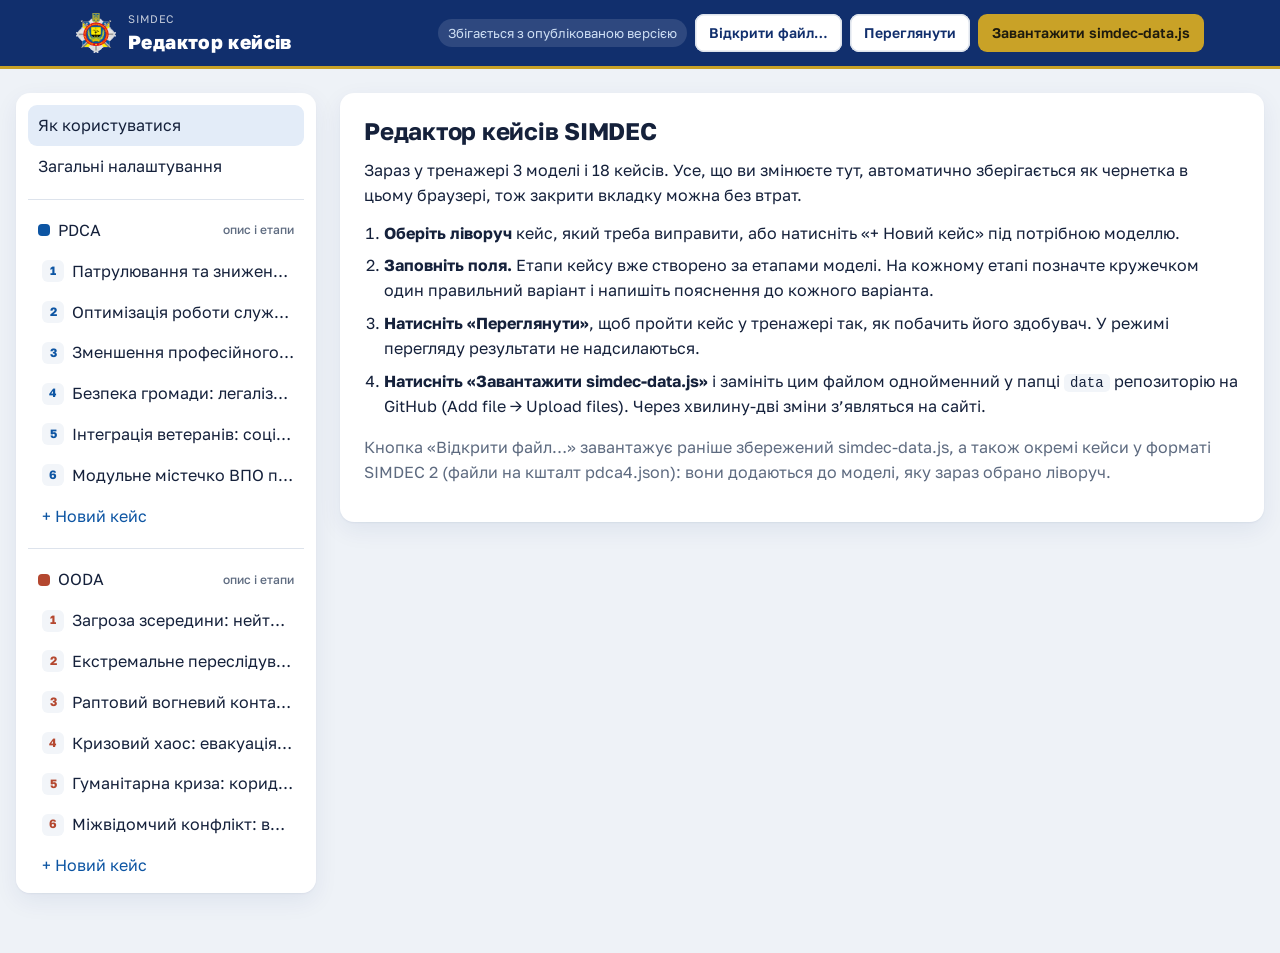
==== editor.html @ c2df9349 "SIMDEC 3: тренажер без збірки, редактор кейсів, єдиний файл даних Co-Authored-By: Claude Opus 5.5 <n" ====
<!doctype html>
<html lang="uk">
<head>
  <meta charset="utf-8">
  <meta name="viewport" content="width=device-width, initial-scale=1">
  <title>SIMDEC · Редактор кейсів</title>
  <meta name="robots" content="noindex">
  <link rel="icon" href="favicon.ico">
  <link rel="preconnect" href="https://fonts.googleapis.com">
  <link rel="preconnect" href="https://fonts.gstatic.com" crossorigin>
  <link href="https://fonts.googleapis.com/css2?family=Golos+Text:wght@400;500;600;700;800&display=swap" rel="stylesheet">
  <link rel="stylesheet" href="assets/css/simdec.css">
  <link rel="stylesheet" href="assets/css/editor.css">
</head>
<body class="editor">
  <header class="topbar">
    <a class="brand" href="index.html">
      <img src="assets/img/logo.png" alt="" width="40" height="40">
      <span class="brand-text">
        <span class="brand-uni">SIMDEC</span>
        <span class="brand-name">Редактор кейсів</span>
      </span>
    </a>
    <div class="ed-actions">
      <span class="ed-status" id="status"></span>
      <button class="btn btn-ghost btn-sm" type="button" id="btnImport">Відкрити файл…</button>
      <button class="btn btn-ghost btn-sm" type="button" id="btnPreview">Переглянути</button>
      <button class="btn btn-gold btn-sm" type="button" id="btnExport">Завантажити simdec-data.js</button>
      <input type="file" id="fileInput" accept=".js,.json,application/json,text/javascript" hidden>
    </div>
  </header>

  <div class="ed-shell">
    <nav class="ed-side" id="side" aria-label="Структура"></nav>
    <main class="ed-main" id="main"></main>
  </div>

  <div class="toast" id="toast" hidden></div>

  <script src="data/simdec-data.js"></script>
  <script src="assets/js/cycle.js"></script>
  <script src="assets/js/editor.js"></script>
</body>
</html>
---- assets/css/simdec.css ----
/* SIMDEC v3 — оформлення за брендбуком ДонДУВС */
:root {
  --navy: #112F6D;
  --blue: #0D55A3;
  --sky: #006AB0;
  --graphite: #4D5E6B;
  --gold: #C9A227;
  --gold-soft: #F3E7BF;
  --ink: #15213B;
  --muted: #5E6B80;
  --line: #DDE3EC;
  --bg: #F2F5F9;
  --card: #FFFFFF;
  --ok: #1E7A4C;
  --ok-bg: #E6F4EC;
  --bad: #A8322A;
  --bad-bg: #FBEAE8;
  --ring-todo: #DCE3EE;
  --radius: 14px;
  --shadow: 0 1px 2px rgba(17, 47, 109, .06), 0 8px 24px rgba(17, 47, 109, .07);
  color-scheme: light;
}

*, *::before, *::after { box-sizing: border-box; }
[hidden] { display: none !important; }
html { -webkit-text-size-adjust: 100%; }
body {
  margin: 0; min-height: 100vh; display: flex; flex-direction: column;
  font-family: "Golos Text", "Segoe UI", system-ui, sans-serif;
  font-size: 16px; line-height: 1.55; color: var(--ink); background: var(--bg);
}
h1, h2, h3, h4 { line-height: 1.2; margin: 0 0 .5em; letter-spacing: -.01em; }
p { margin: 0 0 .8em; }
a { color: var(--blue); }
img { max-width: 100%; }
.app { flex: 1; }
.wrap { max-width: 1160px; margin: 0 auto; padding: 28px 16px 56px; }
.muted { color: var(--muted); }
.small { font-size: 14px; }

/* ---------- шапка ---------- */
.topbar {
  display: flex; align-items: center; justify-content: space-between; gap: 12px;
  padding: 10px max(16px, calc((100% - 1128px) / 2));
  background: var(--navy); color: #fff; position: sticky; top: 0; z-index: 10;
  border-bottom: 3px solid var(--gold);
}
.brand { display: flex; align-items: center; gap: 12px; color: #fff; text-decoration: none; min-width: 0; }
.brand img { flex: none; }
.brand-text { display: flex; flex-direction: column; min-width: 0; }
.brand-uni { font-size: 11px; letter-spacing: .08em; text-transform: uppercase; opacity: .75; white-space: nowrap; overflow: hidden; text-overflow: ellipsis; }
.brand-name { font-weight: 800; font-size: 19px; letter-spacing: .02em; }
.brand-name em { font-style: normal; font-weight: 500; font-size: 14px; opacity: .85; margin-left: 4px; letter-spacing: 0; }
.topbar-user { display: flex; align-items: center; gap: 8px; font-size: 14px; background: rgba(255,255,255,.1); padding: 6px 12px; border-radius: 99px; white-space: nowrap; }
.chip-dot { width: 8px; height: 8px; border-radius: 50%; background: var(--gold); }
.chip-change { background: none; border: 0; color: #C9D6EE; text-decoration: underline; cursor: pointer; font: inherit; font-size: 13px; padding: 0; }
.preview-banner { background: var(--gold-soft); color: #5C4708; text-align: center; padding: 8px 16px; font-size: 14px; font-weight: 600; }

/* ---------- підвал ---------- */
.footer { background: #0C2350; color: #B9C6DE; font-size: 14px; }
.footer-inner { max-width: 1160px; margin: 0 auto; padding: 24px 16px; display: flex; justify-content: space-between; gap: 16px; flex-wrap: wrap; }
.footer-inner div:first-child { display: flex; flex-direction: column; }
.footer strong { color: #fff; font-weight: 600; }

/* ---------- кнопки ---------- */
.btn {
  display: inline-flex; align-items: center; justify-content: center; gap: 8px;
  border: 0; border-radius: 10px; padding: 12px 20px; font: inherit; font-weight: 600;
  cursor: pointer; text-decoration: none; transition: transform .12s, background .15s, box-shadow .15s;
}
.btn:active { transform: translateY(1px); }
.btn:disabled { opacity: .6; cursor: default; }
.btn-primary { background: var(--mc, var(--blue)); color: #fff; }
.btn-primary:hover { filter: brightness(1.08); }
.btn-gold { background: var(--gold); color: #1D1A0E; }
.btn-gold:hover { background: #D6B23C; }
.btn-ghost { background: #fff; color: var(--navy); box-shadow: inset 0 0 0 1.5px var(--line); }
.btn-ghost:hover { box-shadow: inset 0 0 0 1.5px var(--blue); }
:focus-visible { outline: 3px solid var(--gold); outline-offset: 2px; }

/* ---------- загальні ---------- */
.eyebrow { text-transform: uppercase; letter-spacing: .1em; font-size: 12px; font-weight: 700; color: var(--gold); margin-bottom: 12px; }
.eyebrow.dark { color: var(--mc, var(--blue)); }
.label { text-transform: uppercase; letter-spacing: .08em; font-size: 12px; font-weight: 700; color: var(--muted); margin-bottom: 6px; }
.card { background: var(--card); border-radius: var(--radius); box-shadow: var(--shadow); padding: 28px; }
.back { display: inline-block; font-weight: 600; text-decoration: none; margin-bottom: 18px; font-size: 15px; }
.back:hover { text-decoration: underline; }
.section-title { font-size: 14px; text-transform: uppercase; letter-spacing: .08em; color: var(--navy); padding-bottom: 10px; border-bottom: 2px solid var(--gold); margin: 0 0 16px; display: flex; align-items: center; gap: 8px; }
.count { background: var(--navy); color: #fff; border-radius: 99px; font-size: 12px; padding: 1px 9px; letter-spacing: 0; }
.page-head { max-width: 640px; margin-bottom: 26px; }
.page-head h2 { font-size: clamp(26px, 4vw, 34px); }
.form-error { color: var(--bad); font-size: 14px; margin: 8px 0 0; }

/* кільце циклу */
.cycle { display: block; }
.seg-letter { font: 700 15px "Golos Text", sans-serif; }
.ring-top { font: 800 22px "Golos Text", sans-serif; fill: var(--navy); }
.ring-bottom { font: 500 12px "Golos Text", sans-serif; fill: var(--muted); }
.seg-current { animation: pulse 1.6s ease-in-out infinite; }
@keyframes pulse { 50% { stroke-opacity: .7; } }
@media (prefers-reduced-motion: reduce) { .seg-current { animation: none; } }

/* ---------- вітання ---------- */
.hero { background: linear-gradient(125deg, var(--navy) 0%, #0D3F86 55%, var(--sky) 100%); color: #fff; position: relative; overflow: hidden; }
.hero::after { content: ""; position: absolute; inset: 0; background: repeating-linear-gradient(135deg, rgba(255,255,255,.035) 0 2px, transparent 2px 22px); pointer-events: none; }
.hero-inner { position: relative; z-index: 1; max-width: 1160px; margin: 0 auto; padding: 56px 16px 64px; display: grid; grid-template-columns: 1.25fr 1fr; gap: 40px; align-items: center; }
.hero h1 { font-size: clamp(30px, 5vw, 48px); font-weight: 800; margin-bottom: 18px; }
.lead { font-size: 17px; color: #DCE6F7; max-width: 620px; }
.name-form { margin-top: 28px; background: rgba(255,255,255,.08); border: 1px solid rgba(255,255,255,.18); border-radius: var(--radius); padding: 18px; max-width: 620px; }
.name-form label { display: block; font-weight: 600; margin-bottom: 8px; }
.name-row { display: flex; gap: 10px; flex-wrap: wrap; }
.name-row input { flex: 1 1 240px; min-width: 0; padding: 12px 14px; border-radius: 10px; border: 0; font: inherit; color: var(--ink); }
.privacy { font-size: 13px; color: #B7C7E3; margin: 10px 0 0; }
.name-form .form-error { color: #FFD3CE; }
.orbit { position: relative; height: 340px; }
.orbit-ring { position: absolute; background: #fff; border-radius: 50%; padding: 10px; box-shadow: 0 16px 40px rgba(0,0,0,.25); }
.orbit-0 { left: 4%; top: 6%; }
.orbit-1 { right: 4%; top: 30%; }
.orbit-2 { left: 24%; bottom: 0; }
.how { display: grid; grid-template-columns: repeat(3, 1fr); gap: 16px; padding-top: 32px; }
.how-item { display: flex; gap: 14px; background: #fff; border-radius: var(--radius); padding: 18px; box-shadow: var(--shadow); }
.how-item span { flex: none; width: 34px; height: 34px; border-radius: 50%; background: var(--navy); color: #fff; font-weight: 700; display: grid; place-items: center; }
.how-item b { display: block; margin-bottom: 2px; }
.how-item div { font-size: 15px; color: var(--muted); }
.how-item div b { color: var(--ink); }

/* ---------- моделі ---------- */
.model-grid { display: grid; grid-template-columns: repeat(auto-fit, minmax(290px, 1fr)); gap: 20px; }
.model-card { display: flex; flex-direction: column; background: #fff; border-radius: var(--radius); box-shadow: var(--shadow); text-decoration: none; color: inherit; overflow: hidden; border-top: 5px solid var(--mc); transition: transform .15s, box-shadow .15s; }
.model-card:hover { transform: translateY(-3px); box-shadow: 0 14px 34px rgba(17,47,109,.14); }
.model-card-ring { padding: 22px 22px 0; }
.model-card-body { padding: 16px 22px; flex: 1; }
.model-card h3 { font-size: 21px; margin-bottom: 2px; }
.model-sub { color: var(--mc); font-weight: 600; font-size: 14px; }
.model-card-body > p:last-of-type { color: var(--muted); font-size: 15px; }
.model-stages { display: flex; flex-wrap: wrap; gap: 4px; align-items: center; font-size: 12px; font-weight: 700; letter-spacing: .04em; }
.model-stages span { background: var(--bg); padding: 3px 8px; border-radius: 6px; color: var(--navy); }
.model-stages i { font-style: normal; color: var(--muted); }
.model-card-foot { display: flex; justify-content: space-between; padding: 14px 22px; border-top: 1px solid var(--line); font-weight: 600; font-size: 15px; }
.model-card-foot .arrow { color: var(--mc); }

/* ---------- сторінка моделі ---------- */
.model-hero { display: grid; grid-template-columns: 1fr auto; gap: 32px; align-items: center; background: #fff; border-radius: var(--radius); box-shadow: var(--shadow); padding: 28px 32px; border-left: 6px solid var(--mc); margin-bottom: 26px; }
.model-hero h2 { font-size: clamp(26px, 4vw, 36px); }
.model-hero p { max-width: 680px; color: #33405A; }
.layout-2 { display: grid; grid-template-columns: 1.15fr 1fr; gap: 28px; align-items: start; }
.theory, .cases { background: #fff; border-radius: var(--radius); box-shadow: var(--shadow); padding: 24px; }
.cases { position: sticky; top: 86px; }
.stage-list { list-style: none; padding: 0; margin: 0 0 20px; display: grid; gap: 14px; }
.stage-list li { display: flex; gap: 14px; }
.stage-list p { margin: 2px 0 0; color: var(--muted); font-size: 15px; }
.stage-num { flex: none; width: 32px; height: 32px; border-radius: 9px; background: var(--mc); color: #fff; display: grid; place-items: center; font-weight: 700; }
.example { background: var(--bg); border-radius: 12px; padding: 18px 20px; margin: 0 0 18px; }
.example h4 { color: var(--navy); }
.example ul { margin: 0; padding-left: 20px; }
.quote { display: flex; gap: 18px; align-items: center; margin: 22px 0 0; padding: 18px; border-radius: 12px; background: linear-gradient(90deg, var(--gold-soft), #FBF6E6); }
.quote img { width: 92px; height: 116px; object-fit: cover; border-radius: 10px; flex: none; filter: grayscale(.2); }
.quote-lead { font-size: 14px; color: #6B5A20; margin-bottom: 6px; }
.quote blockquote { margin: 0; font-size: 18px; font-weight: 600; color: var(--ink); line-height: 1.4; }
.quote figcaption { margin-top: 6px; font-size: 14px; color: #6B5A20; }
.case-item { display: flex; align-items: center; gap: 14px; padding: 14px 12px; border-radius: 12px; text-decoration: none; color: inherit; border: 1.5px solid var(--line); margin-bottom: 10px; transition: border-color .15s, background .15s; }
.case-item:hover { border-color: var(--mc); background: #FAFBFD; }
.case-num { font-weight: 800; font-size: 18px; color: var(--mc); min-width: 28px; }
.case-text { flex: 1; display: flex; flex-direction: column; }
.case-text b { font-weight: 600; line-height: 1.35; }
.case-text small { color: var(--muted); font-size: 13px; margin-top: 2px; }
.case-go { color: var(--mc); font-weight: 700; }

/* ---------- проходження ---------- */
.play-bar { display: flex; justify-content: space-between; align-items: center; gap: 16px; flex-wrap: wrap; margin-bottom: 18px; }
.play-bar .back { margin: 0; }
.progress { display: flex; gap: 6px; }
.progress span { width: 44px; height: 6px; border-radius: 99px; background: var(--ring-todo); }
.progress .p-now { background: var(--mc); opacity: .45; }
.progress .p-done { background: var(--mc); }
.play-grid { display: grid; grid-template-columns: minmax(0, 1fr) minmax(0, 1.25fr); gap: 24px; align-items: start; }
.briefing { background: var(--navy); color: #E3EAF7; border-radius: var(--radius); padding: 24px; position: sticky; top: 86px; max-height: calc(100vh - 110px); overflow: auto; }
.briefing .label { color: var(--gold); }
.briefing h2 { color: #fff; font-size: 22px; }
.brief-body summary { cursor: pointer; font-weight: 700; color: #fff; text-transform: uppercase; font-size: 13px; letter-spacing: .08em; margin: 8px 0 12px; }
.brief-text p { font-size: 15.5px; }
.stage-card { background: #fff; border-radius: var(--radius); box-shadow: var(--shadow); padding: 24px; }
.stage-head { display: flex; align-items: center; gap: 16px; padding-bottom: 16px; border-bottom: 1px solid var(--line); margin-bottom: 18px; }
.stage-head h3 { font-size: 24px; margin: 0; color: var(--mc); }
.stage-head h3 span { color: var(--ink); font-weight: 500; }
.question { font-size: 17px; }
.question p:last-child { font-weight: 600; }
.options { display: grid; gap: 10px; margin-top: 14px; }
.opt { display: flex; gap: 12px; align-items: flex-start; text-align: left; width: 100%; padding: 14px 16px; border-radius: 12px; background: #fff; border: 1.5px solid var(--line); font: inherit; font-size: 15.5px; color: var(--ink); cursor: pointer; transition: border-color .15s, background .15s; }
.opt:hover:not(:disabled) { border-color: var(--mc); background: #FAFBFD; }
.opt:disabled { cursor: default; }
.opt-key { flex: none; width: 28px; height: 28px; border-radius: 8px; background: var(--bg); display: grid; place-items: center; font-weight: 700; font-size: 14px; color: var(--navy); }
.opt-ok { border-color: var(--ok); background: var(--ok-bg); }
.opt-ok .opt-key { background: var(--ok); color: #fff; }
.opt-bad { border-color: #E7B8B3; background: var(--bad-bg); color: #6E2A25; }
.opt-bad .opt-key { background: var(--bad); color: #fff; }
.options:has(.opt-ok) .opt:not(.opt-ok):not(.opt-bad) { opacity: .55; }
.feedback { margin-top: 16px; padding: 16px 18px; border-radius: 12px; border-left: 5px solid; animation: rise .25s ease-out; }
.fb-ok { background: var(--ok-bg); border-color: var(--ok); }
.fb-bad { background: var(--bad-bg); border-color: var(--bad); }
.fb-title { font-weight: 700; margin-bottom: 6px; }
.fb-ok .fb-title { color: var(--ok); }
.fb-bad .fb-title { color: var(--bad); }
.feedback .btn { margin-top: 6px; }
@keyframes rise { from { opacity: 0; transform: translateY(6px); } }

/* ---------- результат ---------- */
.result { max-width: 760px; margin: 0 auto; }
.result-top { display: flex; gap: 24px; align-items: center; flex-wrap: wrap; }
.result-top h2 { font-size: 26px; }
.score-num { font: 800 26px "Golos Text", sans-serif; fill: var(--ink); }
.score-pct { font: 600 13px "Golos Text", sans-serif; fill: var(--muted); }
.result-steps { list-style: none; padding: 0; margin: 22px 0; display: grid; grid-template-columns: repeat(auto-fit, minmax(150px, 1fr)); gap: 10px; }
.result-steps li { display: flex; flex-direction: column; padding: 12px 14px; border-radius: 12px; background: var(--bg); position: relative; font-size: 14px; color: var(--muted); }
.result-steps b { color: var(--ink); font-size: 15px; }
.rs-mark { position: absolute; right: 12px; top: 10px; font-weight: 800; }
.rs-ok .rs-mark { color: var(--ok); }
.rs-bad .rs-mark { color: var(--bad); }
.send-box { padding: 18px 0; border-top: 1px solid var(--line); border-bottom: 1px solid var(--line); margin-bottom: 18px; }
.send-box p { margin: 8px 0 0; }
.sent-ok { color: var(--ok); font-weight: 600; }
.result-actions { display: flex; gap: 10px; flex-wrap: wrap; }

/* ---------- адаптивність ---------- */
@media (max-width: 900px) {
  .hero-inner { grid-template-columns: 1fr; padding: 40px 16px 44px; }
  .hero-art { display: none; }
  .how { grid-template-columns: 1fr; }
  .layout-2, .play-grid { grid-template-columns: 1fr; }
  .cases, .briefing { position: static; max-height: none; }
  .model-hero { grid-template-columns: 1fr; padding: 22px; }
  .model-hero-ring { display: none; }
}
@media (max-width: 560px) {
  .brand-name em, .brand-uni { display: none; }
  .card, .theory, .cases, .stage-card, .briefing { padding: 18px; }
  .stage-head .cycle { width: 72px; height: 72px; }
  .stage-head h3 { font-size: 20px; }
  .progress span { width: 28px; }
  .quote { flex-direction: column; align-items: flex-start; }
}
---- assets/css/editor.css ----
/* SIMDEC v3 — редактор */
body.editor { background: #EEF2F7; }
.btn-sm { padding: 8px 14px; font-size: 14px; border-radius: 9px; }
.btn-danger { background: #fff; color: var(--bad); box-shadow: inset 0 0 0 1.5px #EBC4C0; }
.btn-danger:hover { background: var(--bad-bg); }
select.btn { appearance: auto; }
.ed-actions { display: flex; align-items: center; gap: 8px; flex-wrap: wrap; justify-content: flex-end; }
.ed-status { font-size: 13px; padding: 4px 10px; border-radius: 99px; }
.ed-status.dirty { background: var(--gold-soft); color: #5C4708; }
.ed-status.clean { background: rgba(255,255,255,.12); color: #CFE0F5; }

.ed-shell { display: grid; grid-template-columns: 300px minmax(0, 1fr); gap: 24px; max-width: 1320px; width: 100%; margin: 0 auto; padding: 24px 16px 60px; flex: 1; }
.ed-side { position: sticky; top: 84px; align-self: start; max-height: calc(100vh - 100px); overflow: auto; background: #fff; border-radius: var(--radius); box-shadow: var(--shadow); padding: 12px; }
.ed-side button { font: inherit; cursor: pointer; }
.side-link, .side-mhead, .side-case, .side-add { display: flex; align-items: center; gap: 8px; width: 100%; text-align: left; border: 0; background: none; border-radius: 9px; padding: 8px 10px; color: var(--ink); }
.side-link { font-weight: 600; }
.side-link:hover, .side-case:hover, .side-mhead:hover { background: var(--bg); }
.side-link.on, .side-case.on, .side-mhead.on { background: #E3ECF8; }
.side-model { margin-top: 12px; padding-top: 10px; border-top: 1px solid var(--line); }
.side-mhead { font-weight: 800; font-size: 15px; }
.side-mhead small { margin-left: auto; font-weight: 500; font-size: 12px; color: var(--muted); }
.side-mhead .dot { width: 12px; height: 12px; border-radius: 4px; background: var(--mc); flex: none; }
.side-case { font-size: 14px; padding-left: 14px; }
.side-case .num { flex: none; width: 22px; height: 22px; border-radius: 6px; background: var(--bg); display: grid; place-items: center; font-weight: 700; font-size: 12px; color: var(--mc); }
.side-case .t { flex: 1; min-width: 0; overflow: hidden; text-overflow: ellipsis; white-space: nowrap; }
.side-case .warn { flex: none; width: 18px; height: 18px; border-radius: 50%; background: var(--gold); color: #1D1A0E; font-size: 12px; font-weight: 800; display: grid; place-items: center; }
.side-add { color: var(--blue); font-weight: 600; font-size: 14px; padding-left: 14px; }
.side-add:hover { text-decoration: underline; }
.model-add { margin-top: 10px; border-top: 1px solid var(--line); border-radius: 0; padding-top: 12px; }
.side-check { margin-top: 10px; font-size: 13px; padding: 8px 10px; border-radius: 9px; }
.side-check.ok { background: var(--ok-bg); color: var(--ok); }
.side-check.bad { background: var(--gold-soft); color: #5C4708; }
.side-check button { border: 0; background: none; text-decoration: underline; color: inherit; padding: 0; }

.ed-main { min-width: 0; }
.ed-card { background: #fff; border-radius: var(--radius); box-shadow: var(--shadow); padding: 24px; margin-bottom: 16px; }
.ed-card h2 { font-size: 24px; }
.step-card { border-left: 5px solid var(--mc); }
.card-head { display: flex; justify-content: space-between; align-items: flex-start; gap: 12px; flex-wrap: wrap; margin-bottom: 14px; }
.head-tools { display: flex; gap: 6px; flex-wrap: wrap; align-items: center; }
.sub { font-size: 15px; text-transform: uppercase; letter-spacing: .06em; color: var(--navy); margin: 26px 0 10px; padding-bottom: 8px; border-bottom: 2px solid var(--gold); }
.sub .muted { text-transform: none; letter-spacing: 0; font-weight: 500; }

.field { margin-bottom: 14px; }
.field label, .step-title label { display: block; font-weight: 600; font-size: 14px; margin-bottom: 5px; color: #2C3A55; }
.field input[type=text], .field textarea, .opt-fields textarea, .step-title select {
  width: 100%; font: inherit; font-size: 15px; color: var(--ink); background: #FBFCFE;
  border: 1.5px solid var(--line); border-radius: 10px; padding: 9px 12px; resize: vertical; line-height: 1.5;
}
.field input[type=text]:focus, .field textarea:focus, .opt-fields textarea:focus, .step-title select:focus { outline: none; border-color: var(--blue); background: #fff; box-shadow: 0 0 0 3px rgba(13,85,163,.12); }
.field input[type=color] { width: 64px; height: 42px; border: 1.5px solid var(--line); border-radius: 10px; padding: 3px; background: #fff; }
.hint { font-size: 13px; color: var(--muted); margin: 5px 0 0; }
.check { display: flex; gap: 8px; align-items: center; font-weight: 600; font-size: 15px; margin: 6px 0; }
.row2 { display: grid; grid-template-columns: 1fr 1fr; gap: 14px; }
.row3 { display: grid; grid-template-columns: 1fr 1fr 1fr; gap: 14px; }

.stage-row { display: grid; grid-template-columns: 32px 140px 180px minmax(0, 1fr) auto; gap: 10px; align-items: start; padding: 12px; background: var(--bg); border-radius: 12px; margin-bottom: 10px; }
.stage-row .field { margin: 0; }
.stage-row .stage-num { margin-top: 28px; }
.stage-num { flex: none; width: 32px; height: 32px; border-radius: 9px; background: var(--mc, var(--blue)); color: #fff; display: grid; place-items: center; font-weight: 700; }
.row-tools { display: flex; gap: 4px; padding-top: 26px; }
.icon { width: 32px; height: 32px; border-radius: 8px; border: 1.5px solid var(--line); background: #fff; cursor: pointer; font: inherit; font-weight: 700; color: var(--graphite); }
.icon:hover { border-color: var(--blue); color: var(--blue); }
.icon.del:hover { border-color: var(--bad); color: var(--bad); }

.step-title { display: flex; align-items: center; gap: 12px; }
.step-title label { margin: 0; display: flex; align-items: center; gap: 10px; }
.step-title select { width: auto; min-width: 220px; font-weight: 600; }
.opts-label { font-weight: 700; font-size: 14px; margin: 6px 0 8px; color: #2C3A55; }
.opt-row { display: grid; grid-template-columns: 40px minmax(0, 1fr) auto; gap: 10px; align-items: start; padding: 10px; border-radius: 12px; border: 1.5px solid var(--line); margin-bottom: 8px; }
.opt-row.is-correct { border-color: var(--ok); background: #F4FBF7; }
.opt-row .row-tools { padding-top: 2px; flex-direction: column; }
.opt-fields { display: grid; gap: 6px; }
.opt-fields textarea.fb { font-size: 14px; background: #F6F8FB; color: #3B4860; }
.correct-pick { cursor: pointer; }
.correct-pick input { position: absolute; opacity: 0; }
.correct-pick span { width: 34px; height: 34px; border-radius: 50%; border: 2px solid var(--line); display: grid; place-items: center; font-weight: 700; color: var(--muted); background: #fff; }
.correct-pick input:checked + span { background: var(--ok); border-color: var(--ok); color: #fff; }
.correct-pick input:focus-visible + span { outline: 3px solid var(--gold); outline-offset: 2px; }
.add-step { width: 100%; padding: 14px; border: 2px dashed #C6D1E1; box-shadow: none; }

.issues { background: var(--gold-soft); color: #4D3C07; border-radius: 12px; padding: 12px 16px; margin-bottom: 16px; font-size: 14px; }
.issues ul { margin: 6px 0 0; padding-left: 18px; columns: 2; column-gap: 28px; }
.issues.ok { background: var(--ok-bg); color: var(--ok); font-weight: 600; }
.note { background: #E3ECF8; border-radius: 12px; padding: 12px 16px; margin-bottom: 16px; }
.link { border: 0; background: none; color: var(--blue); text-decoration: underline; cursor: pointer; font: inherit; padding: 0; text-align: left; }
.steps-help { padding-left: 20px; display: grid; gap: 8px; margin: 12px 0 16px; }
.check-list { padding-left: 18px; display: grid; gap: 4px; }
.ok-text { color: var(--ok); font-weight: 600; }
code { background: var(--bg); padding: 1px 6px; border-radius: 5px; font-size: 14px; }
.toast { position: fixed; bottom: 22px; left: 50%; transform: translateX(-50%); background: var(--navy); color: #fff; padding: 12px 20px; border-radius: 12px; box-shadow: 0 10px 30px rgba(0,0,0,.25); z-index: 50; font-weight: 600; max-width: calc(100% - 32px); }

@media (max-width: 960px) {
  .ed-shell { grid-template-columns: 1fr; }
  .ed-side { position: static; max-height: none; }
  .stage-row { grid-template-columns: 32px 1fr; }
  .stage-row .w-text, .stage-row .row-tools { grid-column: 2; }
  .stage-row .w-name { grid-column: 2; }
  .row3, .row2 { grid-template-columns: 1fr; }
  .issues ul { columns: 1; }
}
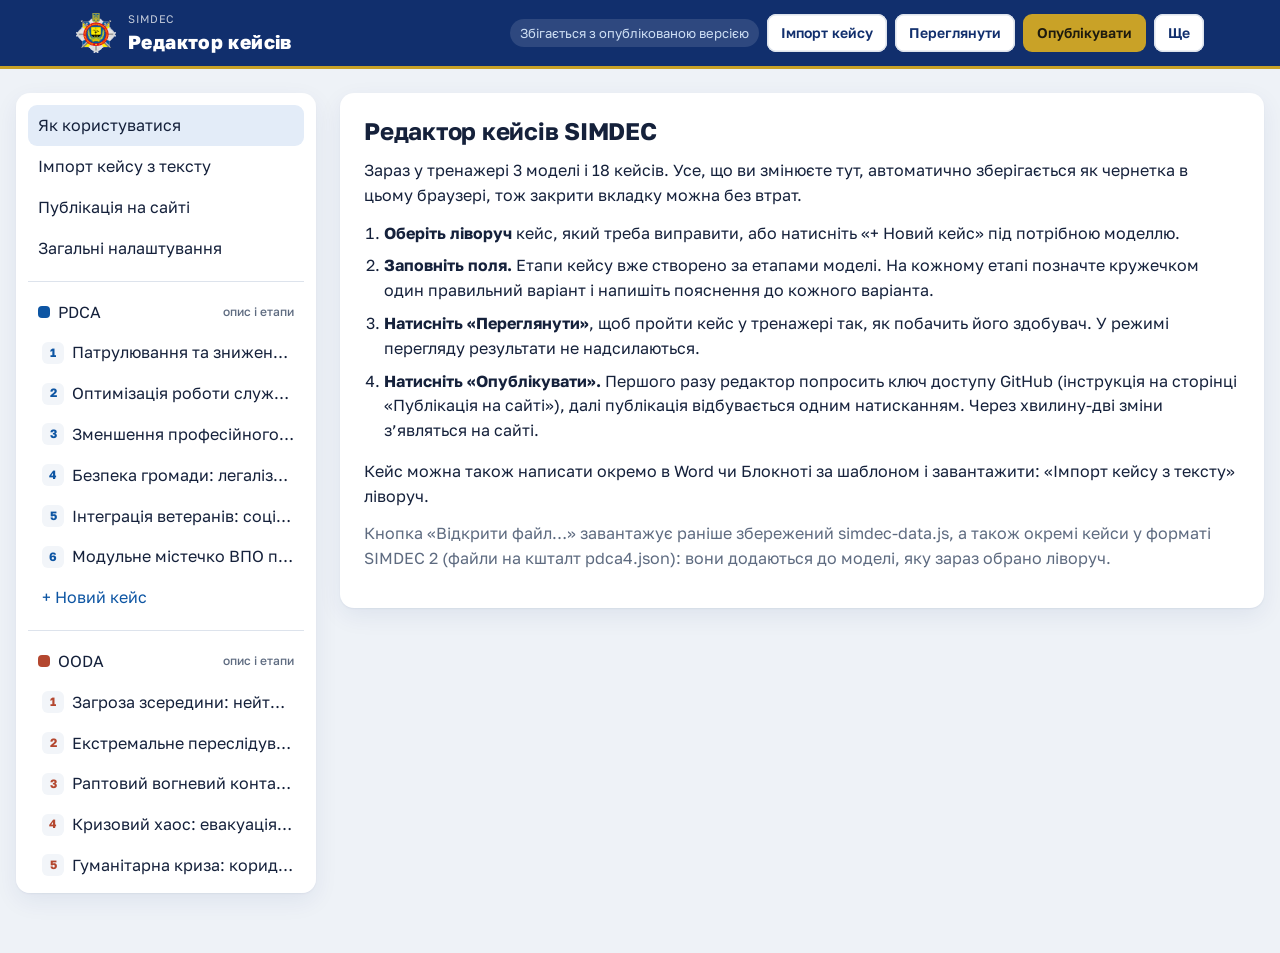
==== commit 791bccb5: "Редактор: імпорт кейсів з текстового файлу (.txt, .docx) і публікація на сайті через ключ GitHub Co-" ====
--- a/editor.html
+++ b/editor.html
@@ -23,9 +23,15 @@
     </a>
     <div class="ed-actions">
       <span class="ed-status" id="status"></span>
-      <button class="btn btn-ghost btn-sm" type="button" id="btnImport">Відкрити файл…</button>
+      <button class="btn btn-ghost btn-sm" type="button" id="btnTextImport">Імпорт кейсу</button>
       <button class="btn btn-ghost btn-sm" type="button" id="btnPreview">Переглянути</button>
-      <button class="btn btn-gold btn-sm" type="button" id="btnExport">Завантажити simdec-data.js</button>
+      <button class="btn btn-gold btn-sm" type="button" id="btnPublish">Опублікувати</button>
+      <details class="ed-more"><summary class="btn btn-ghost btn-sm">Ще</summary>
+        <div class="ed-more-menu">
+          <button type="button" id="btnImport">Відкрити файл даних…</button>
+          <button type="button" id="btnExport">Завантажити simdec-data.js</button>
+        </div>
+      </details>
       <input type="file" id="fileInput" accept=".js,.json,application/json,text/javascript" hidden>
     </div>
   </header>
--- a/assets/css/editor.css
+++ b/assets/css/editor.css
@@ -43,11 +43,11 @@
 
 .field { margin-bottom: 14px; }
 .field label, .step-title label { display: block; font-weight: 600; font-size: 14px; margin-bottom: 5px; color: #2C3A55; }
-.field input[type=text], .field textarea, .opt-fields textarea, .step-title select {
+.field input[type=text], .field input[type=password], .field textarea, .opt-fields textarea, .step-title select {
   width: 100%; font: inherit; font-size: 15px; color: var(--ink); background: #FBFCFE;
   border: 1.5px solid var(--line); border-radius: 10px; padding: 9px 12px; resize: vertical; line-height: 1.5;
 }
-.field input[type=text]:focus, .field textarea:focus, .opt-fields textarea:focus, .step-title select:focus { outline: none; border-color: var(--blue); background: #fff; box-shadow: 0 0 0 3px rgba(13,85,163,.12); }
+.field input[type=text]:focus, .field input[type=password]:focus, .field textarea:focus, .opt-fields textarea:focus, .step-title select:focus { outline: none; border-color: var(--blue); background: #fff; box-shadow: 0 0 0 3px rgba(13,85,163,.12); }
 .field input[type=color] { width: 64px; height: 42px; border: 1.5px solid var(--line); border-radius: 10px; padding: 3px; background: #fff; }
 .hint { font-size: 13px; color: var(--muted); margin: 5px 0 0; }
 .check { display: flex; gap: 8px; align-items: center; font-weight: 600; font-size: 15px; margin: 6px 0; }
@@ -90,6 +90,21 @@
 code { background: var(--bg); padding: 1px 6px; border-radius: 5px; font-size: 14px; }
 .toast { position: fixed; bottom: 22px; left: 50%; transform: translateX(-50%); background: var(--navy); color: #fff; padding: 12px 20px; border-radius: 12px; box-shadow: 0 10px 30px rgba(0,0,0,.25); z-index: 50; font-weight: 600; max-width: calc(100% - 32px); }
 
+.import-tools { display: flex; gap: 10px; flex-wrap: wrap; align-items: center; margin: 14px 0 18px; }
+.inline-select { display: flex; gap: 8px; align-items: center; font-size: 14px; font-weight: 600; color: #2C3A55; }
+.inline-select select { font: inherit; padding: 7px 10px; border-radius: 9px; border: 1.5px solid var(--line); background: #fff; }
+#importText { font-family: ui-monospace, "Cascadia Mono", Consolas, monospace; font-size: 14px; }
+.parsed-case { border-left: 5px solid var(--mc); background: var(--bg); border-radius: 10px; padding: 12px 16px; margin-bottom: 10px; }
+.parsed-case .ok-text { margin: 6px 0 0; font-size: 14px; }
+.mini-issues { margin: 6px 0 0; padding-left: 18px; font-size: 14px; color: #5C4708; }
+.ed-more { position: relative; }
+.ed-more summary { list-style: none; }
+.ed-more summary::-webkit-details-marker { display: none; }
+.ed-more-menu { position: absolute; right: 0; top: calc(100% + 6px); background: #fff; border-radius: 12px; box-shadow: var(--shadow); padding: 6px; min-width: 240px; z-index: 20; display: grid; }
+.ed-more-menu button { border: 0; background: none; text-align: left; padding: 10px 12px; border-radius: 8px; font: inherit; font-size: 14px; color: var(--ink); cursor: pointer; }
+.ed-more-menu button:hover { background: var(--bg); }
+.ed-main a { color: var(--blue); }
+
 @media (max-width: 960px) {
   .ed-shell { grid-template-columns: 1fr; }
   .ed-side { position: static; max-height: none; }
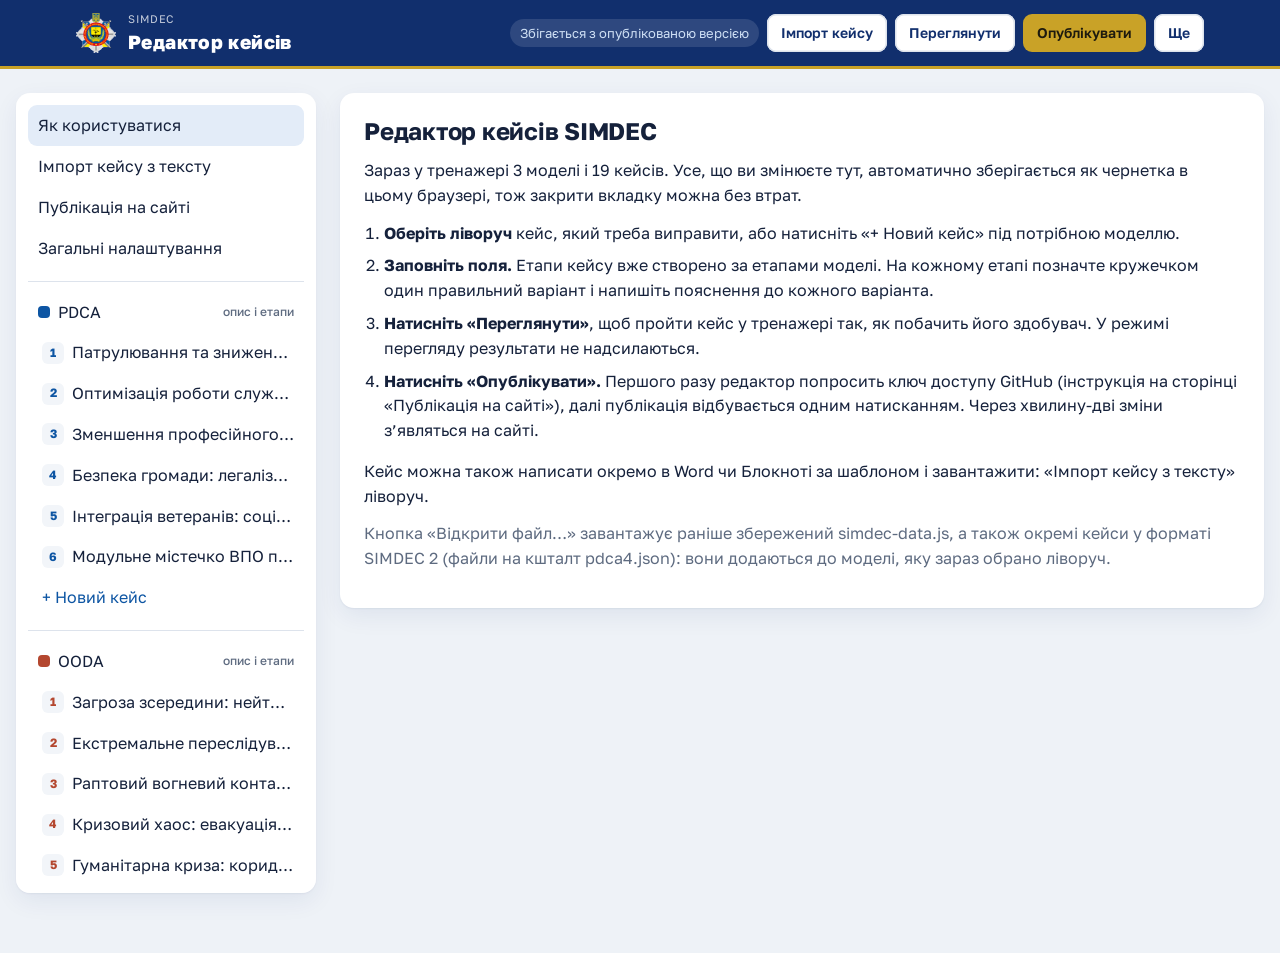
==== commit a825ff88: "Завантажувати файл даних без кешу браузера, щоб нові кейси з'являлися одразу Co-Authored-By: Claude " ====
--- a/editor.html
+++ b/editor.html
@@ -43,7 +43,8 @@
 
   <div class="toast" id="toast" hidden></div>
 
-  <script src="data/simdec-data.js"></script>
+  <!-- дані завантажуються щоразу свіжими, без кешу браузера -->
+  <script>document.write('<script src="data/simdec-data.js?v=' + Date.now() + '"><\/script>');</script>
   <script src="assets/js/cycle.js"></script>
   <script src="assets/js/editor.js"></script>
 </body>
